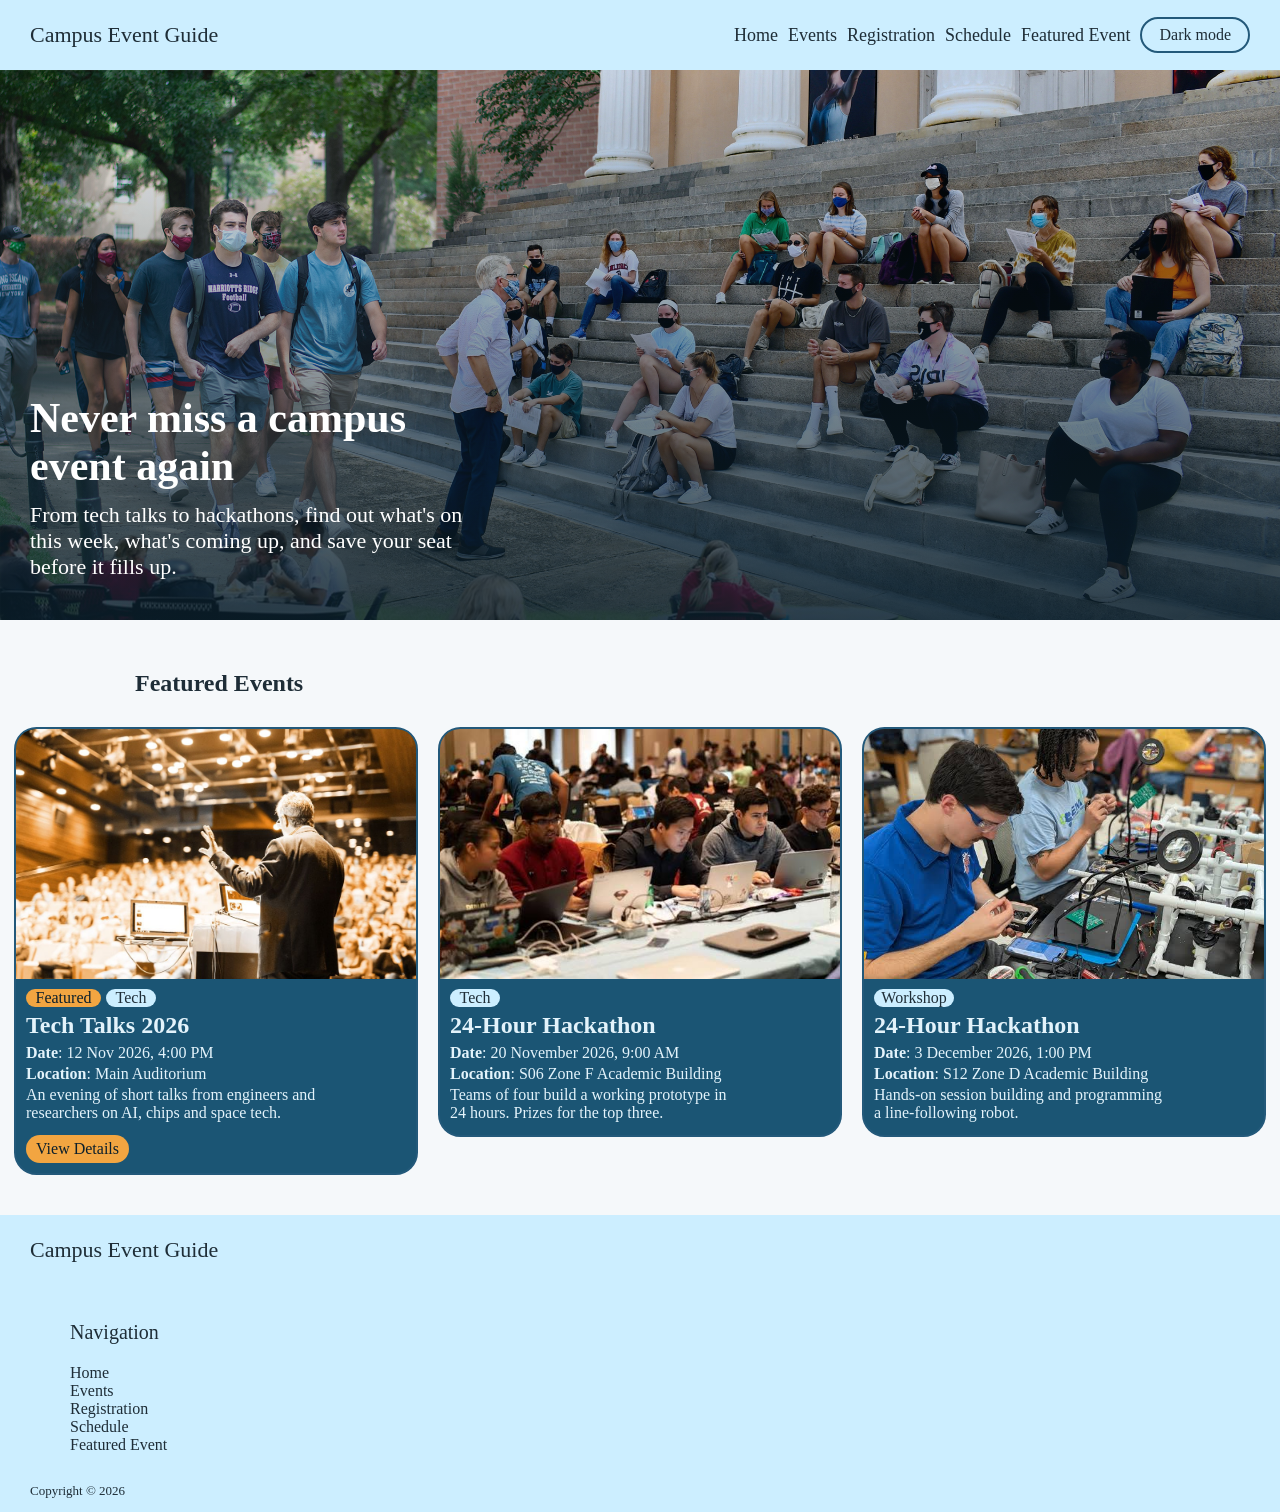
==== index.html @ fc1474b1 "Finished Home Page along with the navbar and the footer" ====
<!DOCTYPE html>
<html lang="en">
    <head>
        <meta charset="UTF-8">
        <meta name="viewport" content="width=device-width, initial-scale=1.0">
        <link rel="stylesheet" href="style.css">
        <title>Document</title>
    </head>
    <body>
        <input type="checkbox" id="theme-toggle" class="theme-toggle">
        <div class="page">
            <header class="header">
                <p class="name">Campus Event Guide</p>
                <nav class="nav">
                    <a href="">Home</a>
                    <a href="events.html">Events</a>
                    <a href="registration.html">Registration</a>
                    <a href="schedule.html">Schedule</a>
                    <a href="event-details.html">Featured Event</a>
                    <label for="theme-toggle" class="theme-btn">Dark mode</label>
                </nav>
            </header>
            <main>
                <section class="hero">
                    <img src="/assets/campus1.jpg" alt="students on campus">
                    <div class="hero-cont">
                        <h1>Never miss a campus event again</h1>
                        <p>
                            From tech talks to hackathons, find out what's on this week, what's coming up, and save your seat before it fills up.
                        </p>
                    </div>
                </section>
                <section id="mainE">
                    <h1>Featured Events</h1>
                    <div class="events">
                        <div class="event">
                            <img src="/assets/feat1.jpg" alt="tech talk event">
                            <div style="display: flex; flex-direction: row;">
                                <div class="featC" style="width: 75px;">
                                    <p>Featured</p>
                                </div>
                                <div class="type" style="width: 50px;">
                                    <p>Tech</p>
                                </div>
                            </div>
                            <h2>Tech Talks 2026</h2>
                            <p><b>Date</b>: 12 Nov 2026, 4:00 PM</p>
                            <p><b>Location</b>: Main Auditorium</p>
                            <p>An evening of short talks from engineers and researchers on AI, chips and space tech.</p>
                            <a href="/event-details.html" class="viewBut">View Details</a>
                        </div>
    
                        <div class="event">
                            <img src="/assets/hack1.jpeg" alt="hackathon event">
                            <div class="type" style="width: 50px; margin-left: 10px;">
                                <p>Tech</p>
                            </div>
                            <h2>24-Hour Hackathon</h2>
                            <p><b>Date</b>: 20 November 2026, 9:00 AM</p>
                            <p><b>Location</b>: S06 Zone F Academic Building</p>
                            <p>Teams of four build a working prototype in 24 hours. Prizes for the top three.</p>
                        </div>
    
                        <div class="event">
                            <img src="/assets/robo1.jpeg" alt="robotics workshop event">
                            <div class="type" style="width: 80px; margin-left: 10px;">
                                <p>Workshop</p>
                            </div>
                            <h2>24-Hour Hackathon</h2>
                            <p><b>Date</b>: 3 December 2026, 1:00 PM</p>
                            <p><b>Location</b>: S12 Zone D Academic Building</p>
                            <p>Hands-on session building and programming a line-following robot.</p>
                        </div>
                    </div>
                </section>
            </main>
            <footer class="foot">
                <section id="foot1">
                    <p class="name">Campus Event Guide</p>
                    <ul>
                        <p style="font-size: 20px;">Navigation</p>
                        <li>
                            <a href="">Home</a>
                        </li>
                        <li>
                            <a href="events.html">Events</a>
                        </li>
                        <li>
                            <a href="registration.html">Registration</a>
                        </li>
                        <li>
                            <a href="schedule.html">Schedule</a>
                        </li>
                        <li>
                            <a href="event-details.html">Featured Event</a>
                        </li>
                    </ul>
                    <p style="font-size: 13px;">Copyright © 2026</p>
                </section>
                <section class="foot2">
                    
                </section>
            </footer>
        </div>
    </body>
</html>
---- style.css ----
:root {
    --primary: #005E8C;
    --primary-dark: #124159;
    --primary-soft: #CCEEFF;
    --but-hover: #aedaf0;

    --accent: #F2A541;

    --bg: #F5F8FA;
    --card: #FFFFFF;
    --text: #1e2d37;
    --muted: #5F6B73;
    --border: #23597A;
    --link-hover: #617887;
}

.theme-toggle:checked ~ .page {
    --bg: #0B1F2B;
    --card: #124159;
    --text: #e3f3fb;
    --muted: #99DDFF;
    --primary: #61C2F2;
    --primary-soft: #1B5574;
    --but-hover: #46728a;
    --border: #D6E2EA;
    --link-hover: #95bbce;
}

body{
    margin: 0;
}

.page{
    min-height: 100vh;
    background-color: var(--bg);
    color: var(--text);
    transition: background-color 0.3s ease, color 0.3s ease;
}

.theme-toggle {
    position: absolute;
    opacity: 0;
    width: 1px;
    height: 1px;
}

.theme-btn {
    cursor: pointer;
    padding: 7px 17px;
    border: 2px solid var(--border);
    border-radius: 999px;
    transition: background-color 0.3s ease, transform 0.3s ease;
}

.theme-btn:hover {
    background-color: var(--but-hover);
    transform: scale(1.02);
    transition: background-color 0.3s ease, transform 0.3s ease;
}

.header{
    display: flex;
    flex-direction: row;
    justify-content: space-between;
    padding: 0 30px;
    background-color: var(--primary-soft);
    position: sticky;
    top: 0;
    z-index: 1000;
}

.nav{
    display: flex;
    flex-direction: row;
    justify-content: center;
    align-items: center;
    gap: 10px;
}

.nav a{
    color: var(--text);
    text-decoration: none;
    font-size: 18px;
    transition: color 0.3s ease, transform 0.3s ease;
}

.nav a:hover{
    color: var(--link-hover);
    transform: scale(1.02);
    transition: color 0.3s ease, transform 0.3s ease;
}

.name{
    font-size: 22px;
}

.hero {
    display: grid;
}

.hero > * {
    grid-area: 1 / 1;
}

.hero img {
    width: 100%;
    height: 550px;
    object-fit: cover;
    object-position: top;
}

.hero-cont {
    display: flex;
    flex-direction: column;
    justify-content: flex-end;
    align-items: flex-start;
    gap: 12px;
    padding: 40px 30px;
    color: #FFFFFF;
    background: linear-gradient(to top, rgba(11, 31, 43, 0.85), rgba(11, 31, 43, 0));
}

.hero-cont h1 {
    margin: 0;
    font-size: 42px;
    max-width: 450px;
}

.hero-cont p {
    margin: 0;
    max-width: 450px;
    font-size: 22px;
}

.events{
    display: flex;
    flex-direction: row;
    justify-content: center;
    align-items: flex-start;
    padding: 40px 0 40px 0;
    gap: 20px;
}

.event{
    display: flex;
    flex-direction: column;
    align-items: flex-start;
    text-align: left;
    border: 2px solid #23597A;
    border-radius: 22.5px;
    height: auto;
    background-color: #1B5574;
    color: #e3f3fb;
    padding-bottom: 10px;
}

.event img{
    width: 400px;
    height: 250px;
    object-fit: cover;
    border-top-left-radius: 20px;
    border-top-right-radius: 20px;
}

.event p {
    width: 290px;
    margin: 0 0 3px 10px;
}
.event h2{
    margin: 5px 0 5px 10px;
}

.type{
    background-color: #CCEEFF;
    border-radius: 200px;
    width: auto;
    height: auto;
    display: flex;
    flex-direction: column;
    justify-content: center;
    align-items: center;
    text-align: center;
    margin: 10px 0 0 5px;
}

.type p{
    margin: 0;
    color: #1e2d37;
}

.featC{
    background-color: var(--accent);
    border-radius: 200px;
    width: auto;
    display: flex;
    flex-direction: column;
    justify-content: center;
    align-items: center;
    text-align: center;
    margin: 10px 0 0 10px;
}

.featC p{
    color: #0B1F2B;
    margin: 0;
}

.viewBut{
    align-items: center;
    padding: 5px 10px 5px 10px;
    background-color: var(--accent);
    border-radius: 200px;
    margin: 10px 0 0 10px;
    color: #0B1F2B;
    text-decoration: none;
    transition: background-color 0.3s ease, transform 0.3s ease;
}

.viewBut:hover {
    background-color: #dc9436;
    transform: scale(1.02);
    transition: background-color 0.3s ease, transform 0.3s ease;
}

#mainE h1{
    margin: 50px 0 -10px 135px;
}

.foot{
    display: flex;
    flex-direction: row;
    justify-content: space-between;
    padding: 0 30px;
    background-color: var(--primary-soft);
}

#foot1{
    display: flex;
    flex-direction: column;
}

#foot1 a{
    text-decoration: none;
    color: var(--text);
    transition: color 0.3s ease, transform 0.3s ease;
}

#foot1 a:hover{
    color: var(--link-hover);
    transform: scale(1.05);
    transition: color 0.3s ease, transform 0.3s ease;
}

#foot1 ul{
    list-style: none;
}
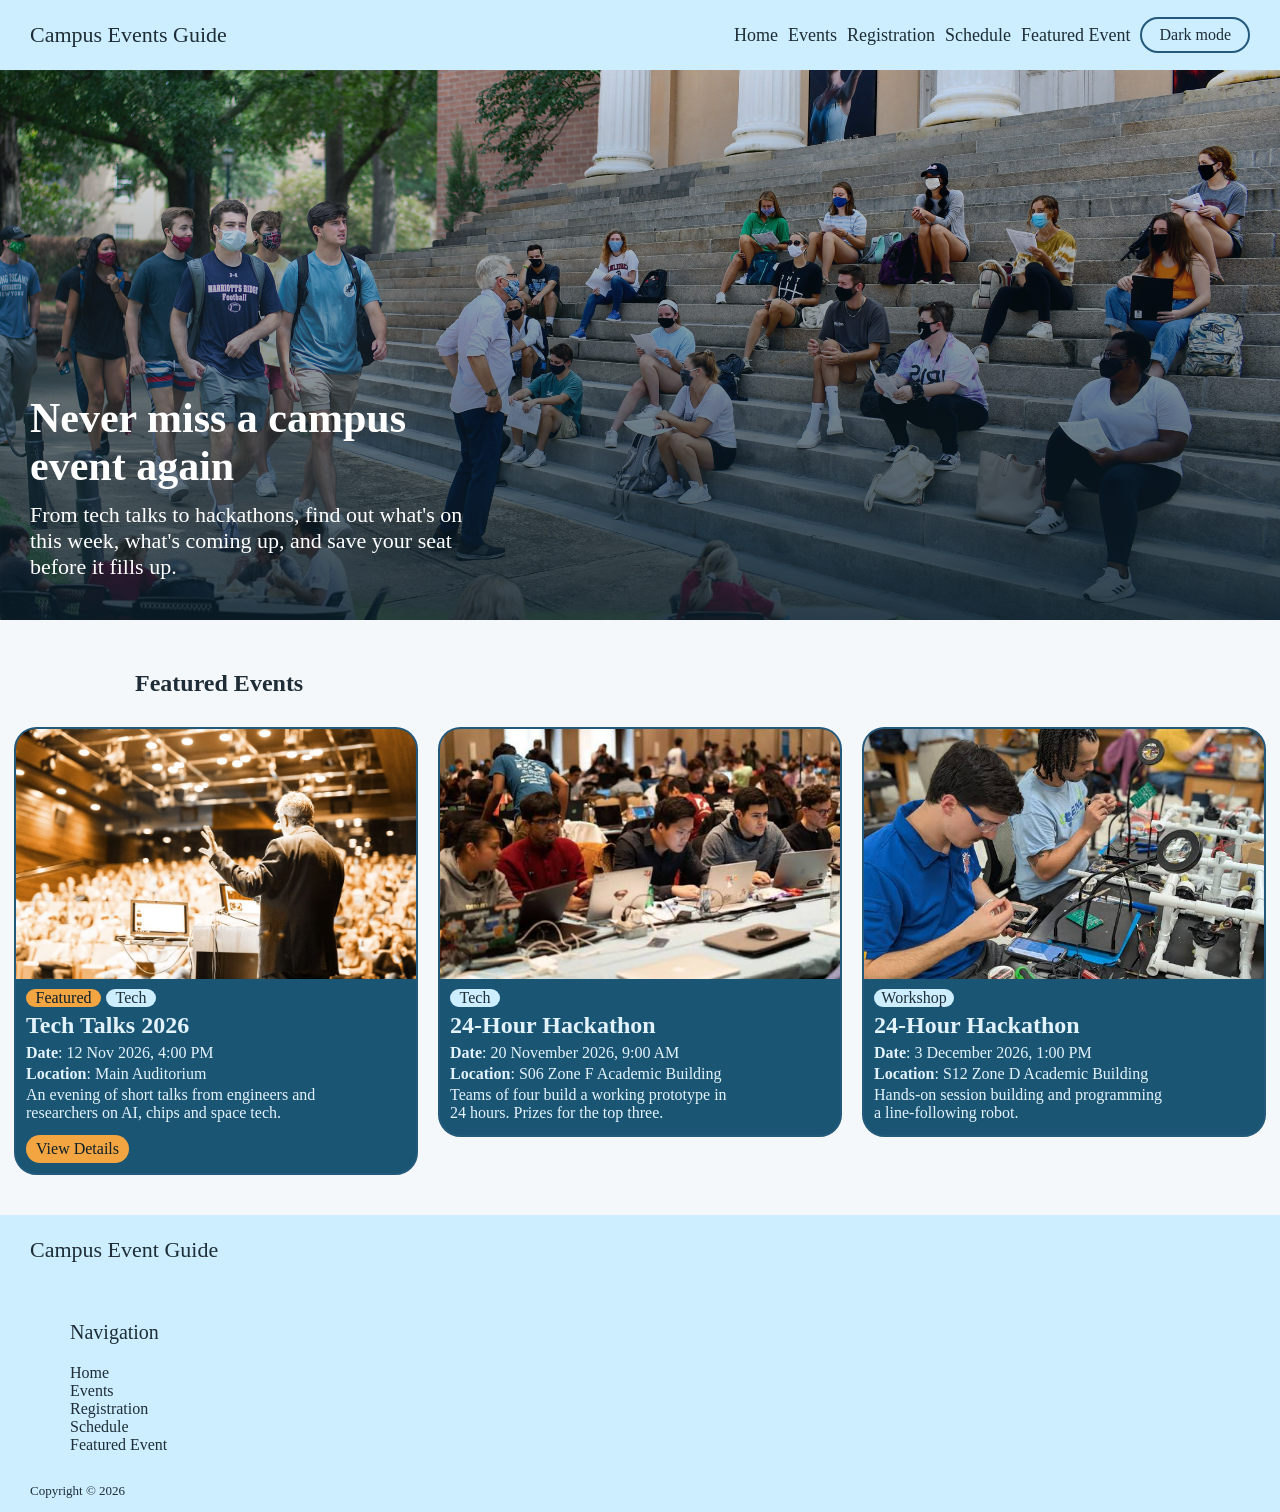
==== commit e2917a8b: "Finished events and registration pages" ====
--- a/index.html
+++ b/index.html
@@ -10,7 +10,7 @@
         <input type="checkbox" id="theme-toggle" class="theme-toggle">
         <div class="page">
             <header class="header">
-                <p class="name">Campus Event Guide</p>
+                <p class="name">Campus Events Guide</p>
                 <nav class="nav">
                     <a href="">Home</a>
                     <a href="events.html">Events</a>
--- a/style.css
+++ b/style.css
@@ -253,4 +253,5 @@
 
 #foot1 ul{
     list-style: none;
-}+}
+
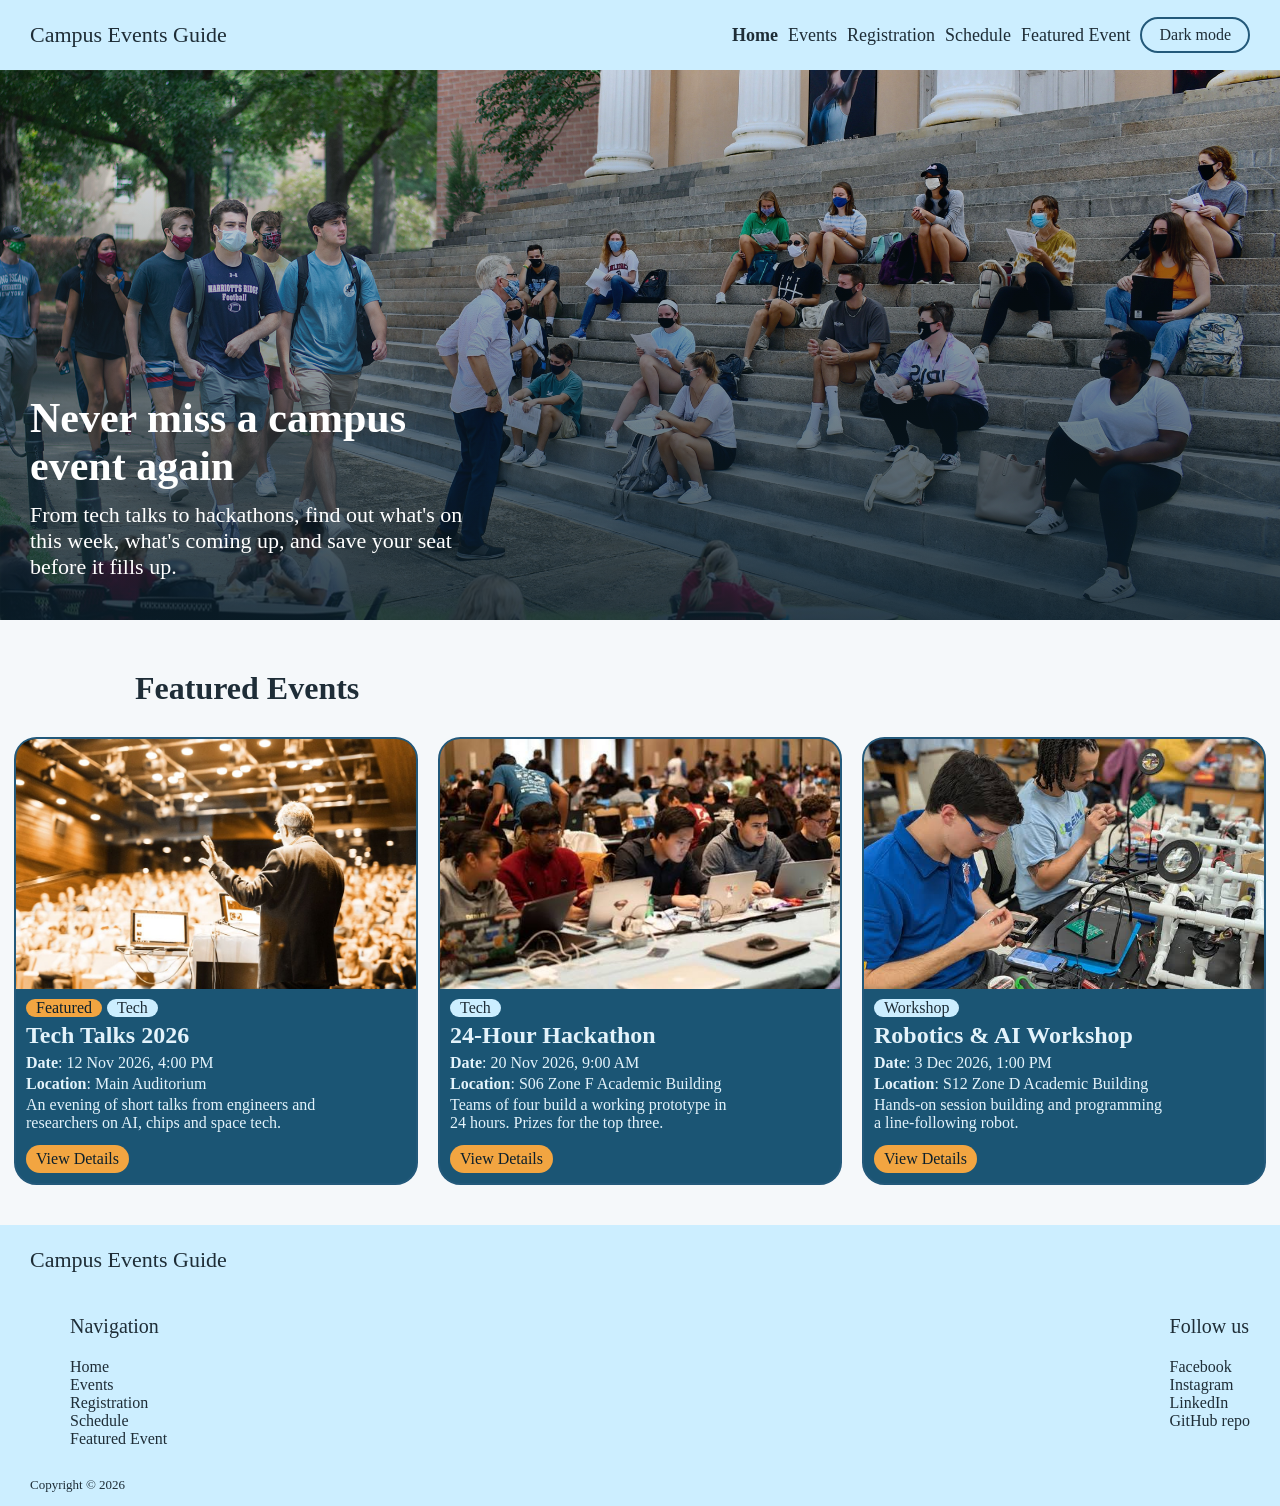
==== commit 826af9f7: "merged other css files into style.css, removed inline css, added social links to footer, added more " ====
--- a/index.html
+++ b/index.html
@@ -4,7 +4,7 @@
         <meta charset="UTF-8">
         <meta name="viewport" content="width=device-width, initial-scale=1.0">
         <link rel="stylesheet" href="style.css">
-        <title>Document</title>
+        <title>Home</title>
     </head>
     <body>
         <input type="checkbox" id="theme-toggle" class="theme-toggle">
@@ -12,7 +12,7 @@
             <header class="header">
                 <p class="name">Campus Events Guide</p>
                 <nav class="nav">
-                    <a href="">Home</a>
+                    <a href="index.html" aria-current="page">Home</a>
                     <a href="events.html">Events</a>
                     <a href="registration.html">Registration</a>
                     <a href="schedule.html">Schedule</a>
@@ -22,7 +22,7 @@
             </header>
             <main>
                 <section class="hero">
-                    <img src="/assets/campus1.jpg" alt="students on campus">
+                    <img src="assets/campus1.jpg" alt="students on campus">
                     <div class="hero-cont">
                         <h1>Never miss a campus event again</h1>
                         <p>
@@ -31,56 +31,58 @@
                     </div>
                 </section>
                 <section id="mainE">
-                    <h1>Featured Events</h1>
+                    <h2>Featured Events</h2>
                     <div class="events">
-                        <div class="event">
-                            <img src="/assets/feat1.jpg" alt="tech talk event">
-                            <div style="display: flex; flex-direction: row;">
-                                <div class="featC" style="width: 75px;">
+                        <article class="event">
+                            <img src="assets/feat1.jpg" alt="tech talk event">
+                            <div class="chips">
+                                <div class="featC">
                                     <p>Featured</p>
                                 </div>
-                                <div class="type" style="width: 50px;">
+                                <div class="type">
                                     <p>Tech</p>
                                 </div>
                             </div>
-                            <h2>Tech Talks 2026</h2>
+                            <h3>Tech Talks 2026</h3>
                             <p><b>Date</b>: 12 Nov 2026, 4:00 PM</p>
                             <p><b>Location</b>: Main Auditorium</p>
                             <p>An evening of short talks from engineers and researchers on AI, chips and space tech.</p>
-                            <a href="/event-details.html" class="viewBut">View Details</a>
-                        </div>
+                            <a href="event-details.html" class="viewBut">View Details</a>
+                        </article>
     
-                        <div class="event">
-                            <img src="/assets/hack1.jpeg" alt="hackathon event">
-                            <div class="type" style="width: 50px; margin-left: 10px;">
+                        <article class="event">
+                            <img src="assets/hack1.jpeg" alt="hackathon event">
+                            <div class="type">
                                 <p>Tech</p>
                             </div>
-                            <h2>24-Hour Hackathon</h2>
-                            <p><b>Date</b>: 20 November 2026, 9:00 AM</p>
+                            <h3>24-Hour Hackathon</h3>
+                            <p><b>Date</b>: 20 Nov 2026, 9:00 AM</p>
                             <p><b>Location</b>: S06 Zone F Academic Building</p>
                             <p>Teams of four build a working prototype in 24 hours. Prizes for the top three.</p>
-                        </div>
+                            <a href="events.html#hackathon" class="viewBut">View Details</a>
+                        </article>
     
-                        <div class="event">
-                            <img src="/assets/robo1.jpeg" alt="robotics workshop event">
-                            <div class="type" style="width: 80px; margin-left: 10px;">
+                        <article class="event">
+                            <img src="assets/robo1.jpeg" alt="robotics workshop event">
+                            <div class="type">
                                 <p>Workshop</p>
                             </div>
-                            <h2>24-Hour Hackathon</h2>
-                            <p><b>Date</b>: 3 December 2026, 1:00 PM</p>
+                            <h3>Robotics & AI Workshop</h3>
+                            <p><b>Date</b>: 3 Dec 2026, 1:00 PM</p>
                             <p><b>Location</b>: S12 Zone D Academic Building</p>
                             <p>Hands-on session building and programming a line-following robot.</p>
-                        </div>
+                            <a href="events.html#robotics-workshop" class="viewBut">View Details</a>
+                        </article>
                     </div>
                 </section>
             </main>
             <footer class="foot">
                 <section id="foot1">
-                    <p class="name">Campus Event Guide</p>
+                    <p class="name">Campus Events Guide</p>
+                    <p class="foot-title">Navigation</p>
                     <ul>
-                        <p style="font-size: 20px;">Navigation</p>
                         <li>
-                            <a href="">Home</a>
+                            <a href="index.html" aria-current="page">Home</a>
                         </li>
                         <li>
                             <a href="events.html">Events</a>
@@ -95,10 +97,24 @@
                             <a href="event-details.html">Featured Event</a>
                         </li>
                     </ul>
-                    <p style="font-size: 13px;">Copyright © 2026</p>
+                    <p class="copyright">Copyright © 2026</p>
                 </section>
                 <section class="foot2">
-                    
+                    <p class="foot-title">Follow us</p>
+                    <ul>
+                        <li>
+                            <a href="https://www.facebook.com/" target="_blank" rel="noopener">Facebook</a>
+                        </li>
+                        <li>
+                            <a href="https://www.instagram.com/" target="_blank" rel="noopener">Instagram</a>
+                        </li>
+                        <li>
+                            <a href="https://www.linkedin.com/" target="_blank" rel="noopener">LinkedIn</a>
+                        </li>
+                        <li>
+                            <a href="https://github.com/Zorro-oreo/SW302-A1" target="_blank" rel="noopener">GitHub repo</a>
+                        </li>
+                    </ul>
                 </section>
             </footer>
         </div>
--- a/style.css
+++ b/style.css
@@ -12,6 +12,11 @@
     --muted: #5F6B73;
     --border: #23597A;
     --link-hover: #617887;
+
+    --accent-hover: #dc9436;
+    --event-card: #1B5574;
+    --text-on-dark: #e3f3fb;
+    --banner: #005E8C;
 }
 
 .theme-toggle:checked ~ .page {
@@ -24,6 +29,11 @@
     --but-hover: #46728a;
     --border: #D6E2EA;
     --link-hover: #95bbce;
+
+    --event-card: #124159;
+    --banner: #124159;
+
+    color-scheme: dark;
 }
 
 body{
@@ -135,6 +145,7 @@
 .events{
     display: flex;
     flex-direction: row;
+    flex-wrap: wrap;
     justify-content: center;
     align-items: flex-start;
     padding: 40px 0 40px 0;
@@ -146,11 +157,11 @@
     flex-direction: column;
     align-items: flex-start;
     text-align: left;
-    border: 2px solid #23597A;
+    border: 2px solid var(--border);
     border-radius: 22.5px;
     height: auto;
-    background-color: #1B5574;
-    color: #e3f3fb;
+    background-color: var(--event-card);
+    color: var(--text-on-dark);
     padding-bottom: 10px;
 }
 
@@ -162,15 +173,32 @@
     border-top-right-radius: 20px;
 }
 
+.event > .type {
+    margin-left: 10px;
+}
+
+.chips {
+    display: flex;
+    flex-direction: row;
+}
+
+.event .chips p,
+.event-l .chips p,
+.event > .type p {
+    width: auto;
+}
+
 .event p {
     width: 290px;
     margin: 0 0 3px 10px;
 }
-.event h2{
+.event h3{
+    font-size: 1.5em;
     margin: 5px 0 5px 10px;
 }
 
 .type{
+    padding: 0 10px;
     background-color: #CCEEFF;
     border-radius: 200px;
     width: auto;
@@ -189,6 +217,7 @@
 }
 
 .featC{
+    padding: 0 10px;
     background-color: var(--accent);
     border-radius: 200px;
     width: auto;
@@ -217,12 +246,13 @@
 }
 
 .viewBut:hover {
-    background-color: #dc9436;
+    background-color: var(--accent-hover);
     transform: scale(1.02);
     transition: background-color 0.3s ease, transform 0.3s ease;
 }
 
-#mainE h1{
+#mainE > h2{
+    font-size: 2em;
     margin: 50px 0 -10px 135px;
 }
 
@@ -239,19 +269,457 @@
     flex-direction: column;
 }
 
-#foot1 a{
+#foot1 a,
+.foot2 a{
     text-decoration: none;
     color: var(--text);
     transition: color 0.3s ease, transform 0.3s ease;
 }
 
-#foot1 a:hover{
+#foot1 a:hover,
+.foot2 a:hover{
     color: var(--link-hover);
     transform: scale(1.05);
     transition: color 0.3s ease, transform 0.3s ease;
 }
 
-#foot1 ul{
+#foot1 ul,
+.foot2 ul{
     list-style: none;
 }
 
+.foot-title{
+    font-size: 20px;
+    margin-left: 40px;
+}
+
+.foot-title + ul{
+    margin-top: 0;
+}
+
+.copyright{
+    font-size: 13px;
+}
+
+.foot2{
+    padding-top: 70px;
+}
+
+.nav a[aria-current="page"]{
+    font-weight: bold;
+}
+
+.page-intro{
+    padding: 0 30px;
+}
+
+.page-intro p{
+    font-size: 20px;
+}
+
+.Events {
+    display: flex;
+    flex-direction: column;
+    justify-content: space-between;
+    margin: 20px 50px;
+    gap: 20px;
+}
+
+.event-past {
+    opacity: 0.7;
+}
+
+.event-past img {
+    filter: grayscale(100%);
+}
+
+.ended {
+    padding: 2px 10px;
+    border-radius: 999px;
+    border: 1px solid var(--muted);
+    color: var(--muted);
+}
+
+.event-l {
+    display: flex;
+    flex-direction: row;
+    justify-content: space-between;
+    align-items: flex-start;
+    border: 3px solid var(--border);
+    background-color: var(--card);
+    border-radius: 21px;
+    padding: 10px;
+}
+
+.event-l img {
+    width: 40%;
+    height: 320px;
+    object-fit: cover;
+    border-radius: 16px;
+}
+
+.event-l p {
+    width: 290px;
+    margin: 0 0 3px 10px;
+}
+.eve-cont {
+    display: flex;
+    flex-direction: column;
+    justify-content: space-between;
+    align-items: flex-start;
+    gap: 8px;
+}
+
+.event-l p {
+    max-width: 45ch;
+    margin: 0;
+}
+
+.event-l h3 {
+    margin: 0.83em 0;
+    font-size: 1.5em;
+}
+
+.typeE{
+    padding: 0 10px;
+    background-color: #CCEEFF;
+    border-radius: 200px;
+    width: auto;
+    height: auto;
+    display: flex;
+    flex-direction: column;
+    justify-content: center;
+    align-items: center;
+    text-align: center;
+    margin: 10px 0 0 5px;
+}
+
+.typeE p{
+    margin: 0;
+    color: #1e2d37;
+}
+
+.featCE{
+    padding: 0 10px;
+    background-color: var(--accent);
+    border-radius: 200px;
+    width: auto;
+    display: flex;
+    flex-direction: column;
+    justify-content: center;
+    align-items: center;
+    text-align: center;
+    margin: 10px 0 0 0;
+}
+
+.featCE p{
+    color: #0B1F2B;
+    margin: 0;
+}
+
+.events-section > h2 {
+    margin-left: 30px;
+}
+
+.chips .typeE:only-child {
+    margin: 0;
+}
+
+.eve-cont .viewBut {
+    margin-left: 0;
+}
+
+.reg-layout {
+    display: grid;
+    grid-template-columns: 2fr 1fr;
+    gap: 32px;
+    align-items: start;
+    padding: 0 30px 48px;
+}
+
+.reg-group {
+    min-width: 0;
+    display: grid;
+    grid-template-columns: 1fr 1fr;
+    gap: 6px;
+    border: 2px solid var(--border);
+    border-radius: 12px;
+    padding: 20px;
+    margin: 10px 0;
+}
+
+.reg-contact{
+    border: 2px solid var(--border);
+    border-radius: 12px;
+    padding: 0 10px;
+    margin: 15px 0;
+}
+
+.field {
+    display: flex;
+    flex-direction: column;
+    gap: 6px;
+}
+
+.field input,
+.field select,
+.field textarea {
+    width: 100%;
+    box-sizing: border-box;
+    padding: 8px 10px;
+    border: 2px solid var(--border);
+    border-radius: 6px;
+    background-color: var(--card);
+    color: var(--text);
+    font: inherit;
+    transition: border-color 0.3s ease;
+}
+
+#regb{
+    background-color: var(--accent);
+    border-radius: 7px;
+    margin-left: 10px;
+    border: none;
+    padding: 5px;
+}
+#cl{
+    background-color: var(--primary-soft);
+    border-radius: 7px;
+    margin-left: 20px;
+    color: var(--text);
+    border: none;
+    padding: 5px;
+}
+#fin{
+    display: flex;
+    flex-direction: row;
+    justify-content: flex-start;
+    align-items: center;
+    margin: 0 0 20px 30px;
+}
+
+.banner{
+    display: flex;
+    flex-direction: column;
+    justify-content: flex-start;
+    align-items: flex-start;
+    background-color: var(--banner);
+    border-radius: 20px;
+    padding: 0 0 0 20px;
+    margin: 20px;
+    color: var(--text-on-dark);
+}
+
+.field-wide {
+    grid-column: 1 / -1;
+}
+
+.radio-option {
+    display: flex;
+    align-items: center;
+    gap: 8px;
+}
+
+.radio-option input {
+    width: auto;
+}
+
+.color-pick {
+    width: 60px;
+    height: 40px;
+    padding: 2px;
+}
+
+.reg-layout > * {
+    min-width: 0;
+}
+
+.reg-contact h2 {
+    font-size: 1.17em;
+}
+
+#regb,
+#cl {
+    cursor: pointer;
+    transition: background-color 0.3s ease, transform 0.3s ease;
+}
+
+#regb:hover {
+    background-color: var(--accent-hover);
+    transform: scale(1.02);
+}
+
+#cl:hover {
+    background-color: var(--but-hover);
+    transform: scale(1.02);
+}
+
+.field input:focus,
+.field select:focus,
+.field textarea:focus {
+    border-color: var(--accent);
+}
+
+.theme-toggle:focus-visible ~ .page .theme-btn,
+.nav a:focus-visible,
+#foot1 a:focus-visible,
+.foot2 a:focus-visible,
+.viewBut:focus-visible,
+#regb:focus-visible,
+#cl:focus-visible {
+    outline: 3px solid var(--accent);
+    outline-offset: 3px;
+}
+
+@media (max-width: 900px) {
+    .header {
+        flex-direction: column;
+        align-items: center;
+        padding: 0 20px 12px;
+    }
+
+    .nav {
+        flex-wrap: wrap;
+        gap: 10px 16px;
+    }
+
+    .hero img {
+        height: 450px;
+    }
+
+    #mainE > h2 {
+        margin-left: 30px;
+    }
+
+    .events {
+        padding: 40px 20px;
+    }
+
+    .event {
+        width: calc(50% - 10px);
+        box-sizing: border-box;
+    }
+
+    .event img {
+        width: 100%;
+    }
+
+    .event-l img {
+        height: 260px;
+    }
+
+    .reg-layout {
+        grid-template-columns: 1fr;
+    }
+}
+
+@media (max-width: 600px) {
+    .header {
+        position: static;
+    }
+
+    .nav a {
+        font-size: 16px;
+    }
+
+    .hero img {
+        height: 360px;
+    }
+
+    .hero-cont {
+        padding: 24px 16px;
+    }
+
+    .hero-cont h1 {
+        font-size: 30px;
+    }
+
+    .hero-cont p {
+        font-size: 18px;
+    }
+
+    #mainE > h2 {
+        margin: 32px 16px 0;
+        font-size: 1.6em;
+    }
+
+    .events {
+        padding: 24px 16px;
+    }
+
+    .event {
+        width: 100%;
+    }
+
+    .event img {
+        height: 200px;
+    }
+
+    .page-intro {
+        padding: 0 16px;
+    }
+
+    .page-intro p {
+        font-size: 18px;
+    }
+
+    .events-section > h2 {
+        margin-left: 16px;
+    }
+
+    .Events {
+        margin: 20px 16px;
+    }
+
+    .event-l {
+        flex-direction: column-reverse;
+        gap: 12px;
+    }
+
+    .event-l img {
+        width: 100%;
+        height: 220px;
+    }
+
+    .event-l p {
+        width: auto;
+    }
+
+    .banner {
+        margin: 16px;
+        padding: 0 16px;
+    }
+
+    .banner h1 {
+        font-size: 1.6em;
+    }
+
+    .reg-layout {
+        padding: 0 16px 32px;
+        gap: 16px;
+    }
+
+    .reg-group {
+        grid-template-columns: 1fr;
+        padding: 14px;
+    }
+
+    #fin {
+        flex-wrap: wrap;
+        gap: 10px;
+        margin: 0 0 20px;
+    }
+
+    #fin button {
+        margin-left: 0;
+    }
+
+    .foot {
+        flex-direction: column;
+        padding: 0 16px 16px;
+    }
+
+    .foot2 {
+        padding-top: 0;
+    }
+}
